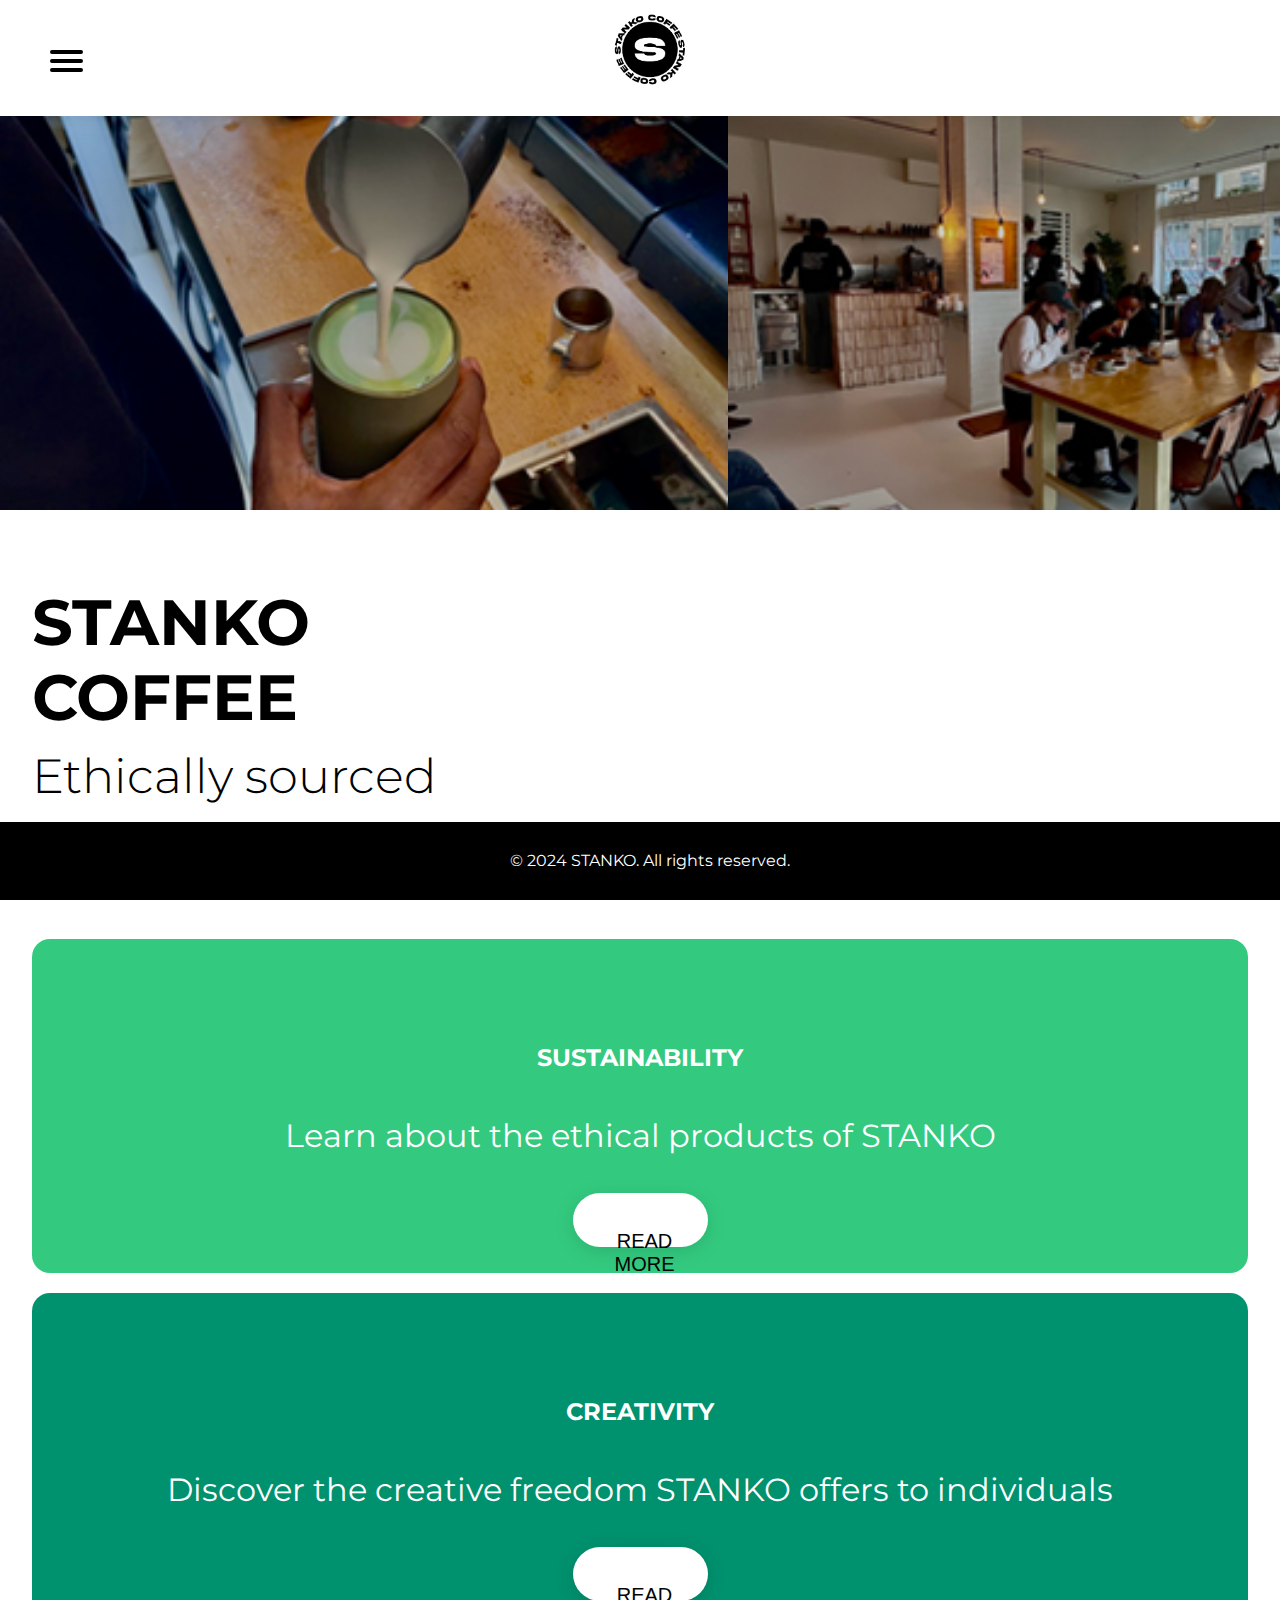
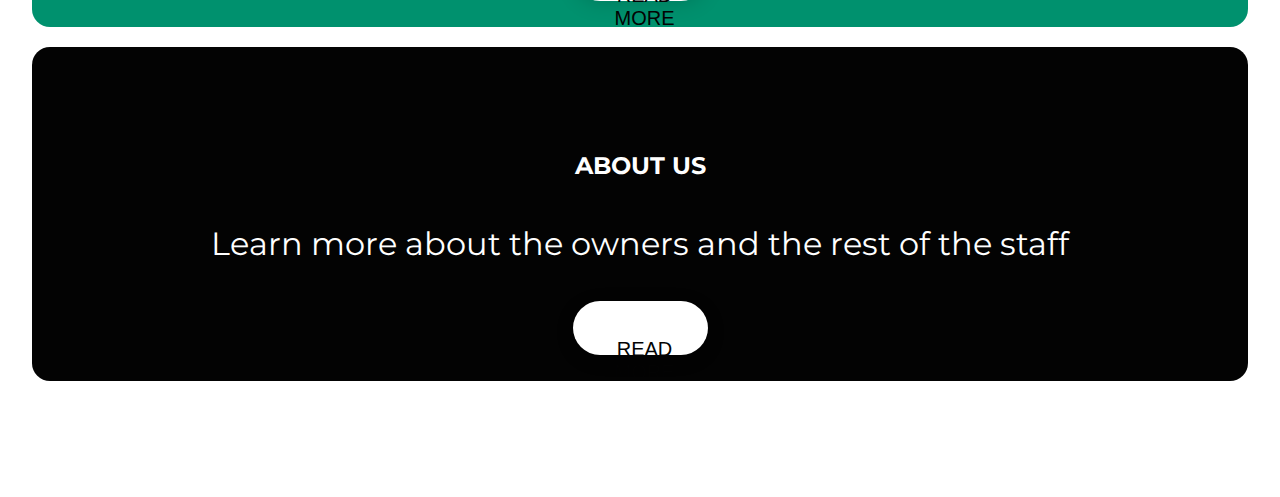
==== about.html @ 26d5ce6b "Add files via upload" ====
<!DOCTYPE html>
<html lang="en">
<head>
    <meta charset="UTF-8">
    <meta name="viewport" content="width=device-width, initial-scale=1.0">
    <link rel="stylesheet" href="style.css">
    <link href="https://fonts.googleapis.com/css2?family=Montserrat:wght@300;700&display=swap" rel="stylesheet">
    <title>STANKO COFFEE</title>
</head>
<body>
    <header>
        <nav>
            <div id="menuToggle">
                <input type="checkbox" />
    
                <span></span>
                <span></span>
                <span></span>

                <ul id="menu">
                    <li><img class="logo-wit" src="img/logo-stanko_wit-02.png" alt="Stanko Coffee Logo"></li>
                    <li><a href="#">SUSTAINABILITY</a></li>
                    <li><a href="#">CREATIVITY</a></li>
                    <li><a href="#">ABOUT</a></li>
                    <li><a href="#">CONTACT</a></li>
                </ul>
            </div>
            <a href="index.html"><img class="logo-zwart" src="img/logo-stanko.png" alt="Stanko Coffee Logo"></a>
        </nav>
    </header>

    <div id="slideshow">
        <div class="slide-wrapper">
            <div class="slide"></div>
            <div class="slide"></div>
            <div class="slide"></div>
            <div class="slide"></div>
        </div>
    </div>
 
    <main>
      <h1>STANKO<br>COFFEE</h1>
      <h3>Ethically sourced <br> For the culture</h3>

        <div class="cards-wrapper">
            <section class="card-1">
                <article class="card-content">
                    <h2>SUSTAINABILITY</h2>
                    <p class="card-text">Learn about the ethical products of STANKO</p>
                    <button class="card-button"><a href="#" class="card-link">READ MORE</a></button>
                </article>
            </section>

            <section class="card-2">
                <article class="card-content">
                    <h2>CREATIVITY</h2>
                    <p class="card-text">Discover the creative freedom STANKO offers to individuals</p>
                    <button class="card-button"><a href="#" class="card-link">READ MORE</a></button>
                </article>
            </section>


            <section class="card-3">
              <article class="card-content">
                  <h2>ABOUT US</h2>
                  <p class="card-text">Learn more about the owners and the rest of the staff</p>
                  <button class="card-button"><a href="#" class="card-link">READ MORE</a></button>
              </article>
          </section>

        </div>
    </main>

    <footer>
        <p>&copy; 2024 STANKO. All rights reserved.</p>
    </footer>

    <script src="./script.js"></script>
</body>
</html>
---- style.css ----
body {
    margin: 0;
    font-family: "Montserrat";
    line-height: 1.6;
}

header {
    background-color: #ffffff;
    box-shadow: 0px 4px 31px -12px rgba(0, 0, 0, 0.25);
    padding: 0.625em; /* 10px */
    height: 6em;
    position: fixed;
    width: 100%;
    top: 0;
    z-index: 900;
    display: block;
    justify-content:inherit;
}

.logo-wit{
  display: block;
  width: 7em;
}

.logo-zwart{
  display: block;
  width: 5em;
  margin: auto;
}

a{
  text-decoration: none;
}

main {
  padding: 2em 2em 6em 2em;
}

h1{
  font-size: 4em;
  line-height: 75px;
}

h3{
  font-size: 3em;
  text-align: left;
  font-weight: 300;
  margin-top: -40px;

}

span{
  font-size: 3em;
  font-weight: 700;
}

#slideshow {
  overflow:hidden;
  height: 510px;
  width: 100%;
  margin: 0 auto;
  position:inherit;
}

.slide-wrapper {
  width: 2912px;
  animation: slide 18s ease infinite;
}

.slide {
  float: left;
  height: 510px;
  width: 728px;
}

.slide:nth-child(1) {
  background-image: url("img/matcha.jpg");
  background-repeat: no-repeat;
  background-size: cover;
}

.slide:nth-child(2) {
  background-image: url("img/overview.jpg");
  background-repeat: no-repeat;
  background-size: cover;
}

.slide:nth-child(3) {
  background-image: url("img/side.jpg");
  background-repeat: no-repeat;
  background-size: cover;
}

.slide:nth-child(4) {
  background-image: url("img/shawn.jpg");
  background-repeat: no-repeat;
  background-size: cover;
}

@keyframes slide {
  20% {margin-left: 0px;}
  30% {margin-left: -728px;}
  50% {margin-left: -728px;}
  60% {margin-left: -1456px;}
  70% {margin-left: -1456px;}
  80% {margin-left: -2184px;}
}

.cardswrapper {
  display: flex;
  flex-wrap: wrap;
  justify-content:space-between;
}

.card-text{
  text-align: center;
  color: #ffffff;
  font-size: 2em;
}

h2{
  text-align: center;
  padding-top: 2em;
  color: #ffffff;
}

.card-1{
  flex: 0 0 48%; /* 2% gap between cards */
  margin-bottom: 1.25em; /* 20px */
  padding: 2em;
  background-color: #33CA7F;
  height: 30vh;
  border-radius: 18px; /*waarden omzetten in relative units*/
}

.card-2 {
  flex: 0 0 48%; /* 2% gap between cards */
  margin-bottom: 1.25em; /* 20px */
  padding: 2em;
  background-color: #00916E;
  height: 30vh;
  border-radius: 18px;
}

.card-3 {
  flex: 0 0 48%; /* 2% gap between cards */
  margin-bottom: 1.25em; /* 20px */
  padding: 2em;
  background-color: #030303;
  height: 30vh;
  border-radius: 18px;
}

.card-button{
  background-color: #ffffff;
  border: #ffffff;
  box-shadow: 0px 4px 21px -3px rgba(0, 0, 0, 0.17);
  display: flex;
  flex-wrap: wrap;
  height: 6vh;
  width: 15vh;
  margin: 0 auto;
  border-radius: 14vh;
}

.card-link{
  color: #030303;
  padding: 1.8em;
  font-size: 1.5em;
  margin: 0 auto;
  font-weight:400;
}

#menuToggle
{
  display: block;
  position: fixed;
  top: 50px;
  left: 50px;
  z-index: 1;

}

#menuToggle a
{
  text-decoration: none;
  color: #ffffff;
  font-weight: bold;
  
  transition: color 0.3s ease;
}

#menuToggle input
{
  display: block;
  width: 40px;
  height: 32px;
  position: absolute;
  top: -7px;
  left: -5px;
  
  cursor: pointer;
  
  opacity: 0;
  z-index: 2; 
}


#menuToggle span{
  display: block;
  width: 33px;
  height: 4px;
  margin-bottom: 5px;
  position: relative;
  background: black;
  border-radius: 3px;
  z-index: 1;
  transform-origin: 4px 0px;
  transition: transform 0.5s cubic-bezier(0.77,0.2,0.05,1.0),
              background 0.5s cubic-bezier(0.77,0.2,0.05,1.0),
              opacity 0.55s ease;
}

#menuToggle span:first-child
{
  transform-origin: 0% 0%;
}

#menuToggle span:nth-last-child(2)
{
  transform-origin: 0% 100%;
}


#menuToggle input:checked ~ span
{
  opacity: 1;
  transform: rotate(45deg) translate(-2px, -1px);
  background: #ffffff;
}


#menuToggle input:checked ~ span:nth-last-child(3)
{
  opacity: 0;
  transform: rotate(0deg) scale(0.2, 0.2);
}


#menuToggle input:checked ~ span:nth-last-child(2)
{
  transform: rotate(-45deg) translate(0, -1px);
}


#menu{
  position: absolute;
  width: 400px;
  height: 85vh;
  margin: -100px 0 0 -50px;
  padding: 50px;
  padding-top: 125px;
  background: black;
  list-style-type: none;
  
  
  transform-origin: 0% 0%;
  transform: translate(-100%, 0);
  
  transition: transform 0.5s cubic-bezier(0.77,0.2,0.05,1.0);
}

#menu li
{
  padding: 10px 0;
  font-size: 22px;
}


#menuToggle input:checked ~ ul
{
  transform: none;
}

footer {
    background-color: black;
    color: white;
    padding: 0.625em; /* 10px */
    text-align: center;
    position: fixed;
    width: 100%;
    bottom: 0;
}

@media (max-width: 48em) { /* 768px */

    nav a {
        display: block;
        padding: 0.625em 0; /* 10px */
    }


    .cards {
        flex-direction: column;
    }

    .card {
        flex: 0 0 100%;
    }
}
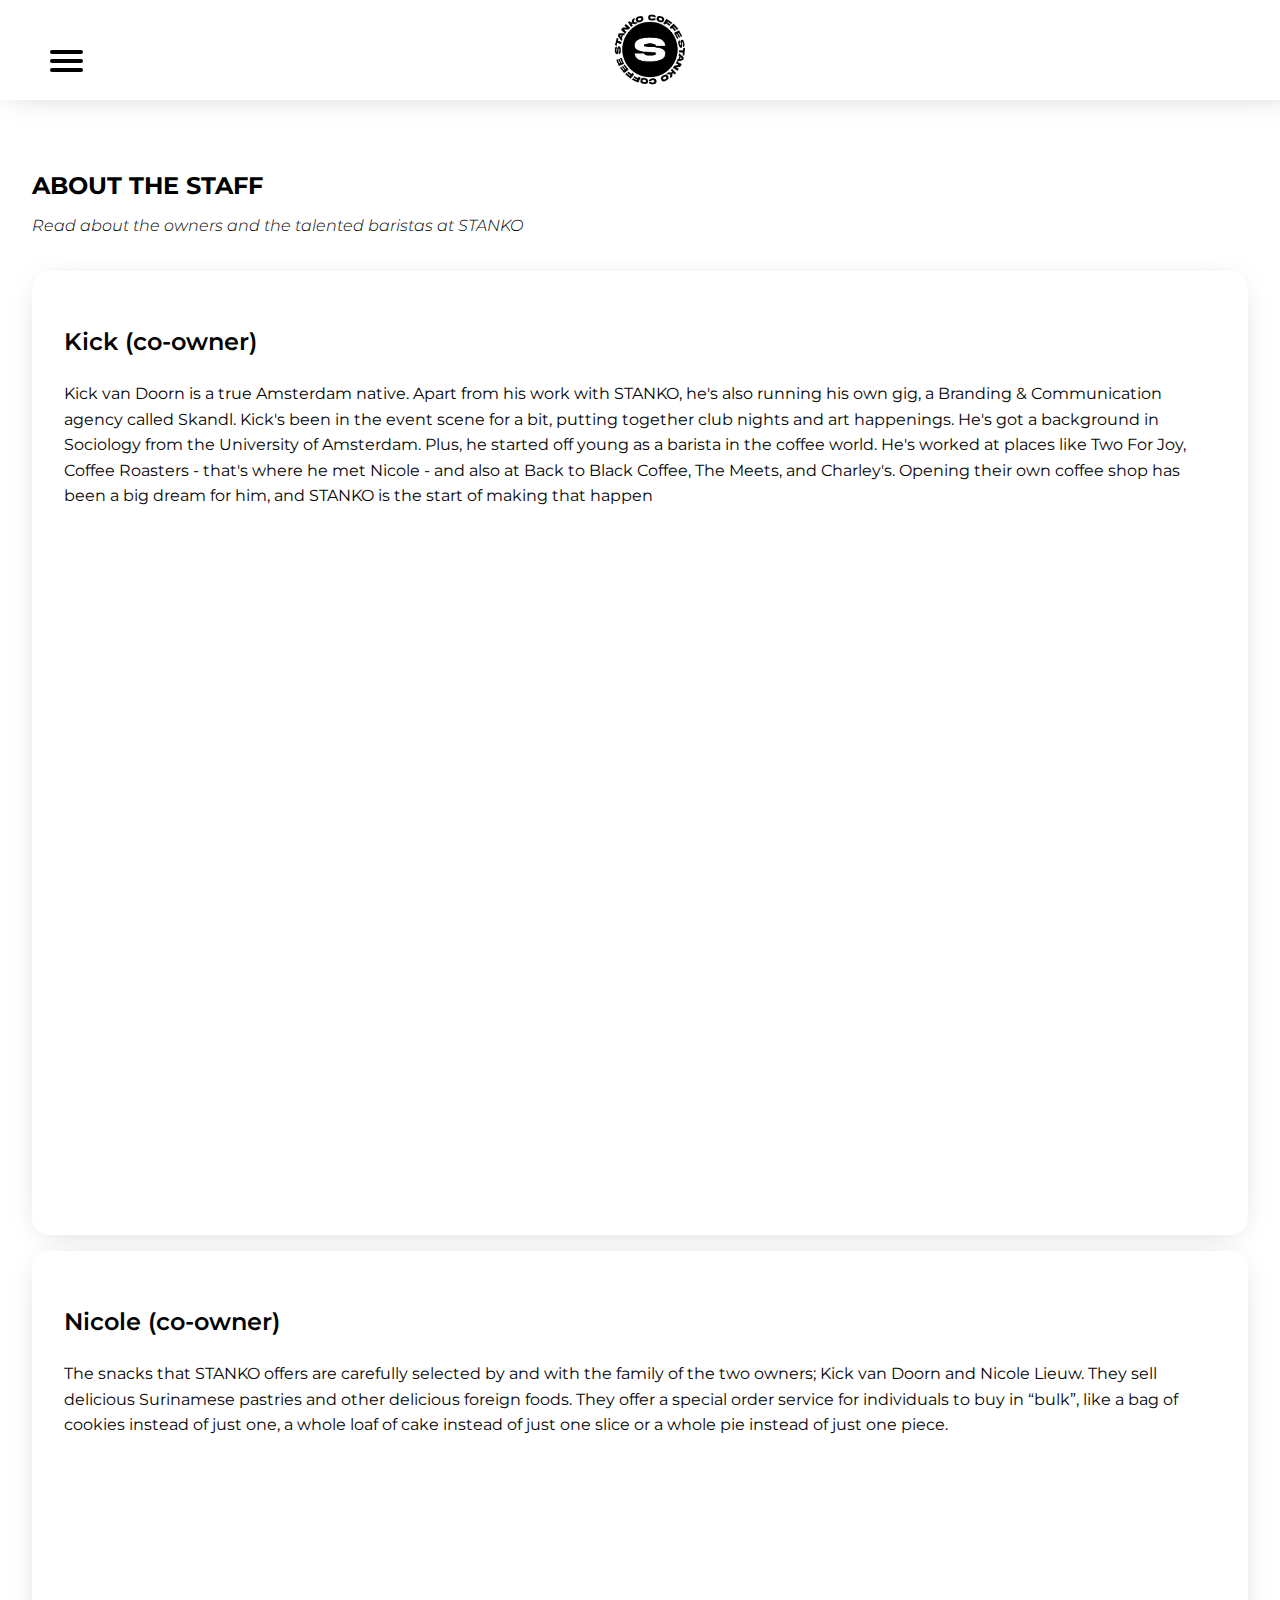
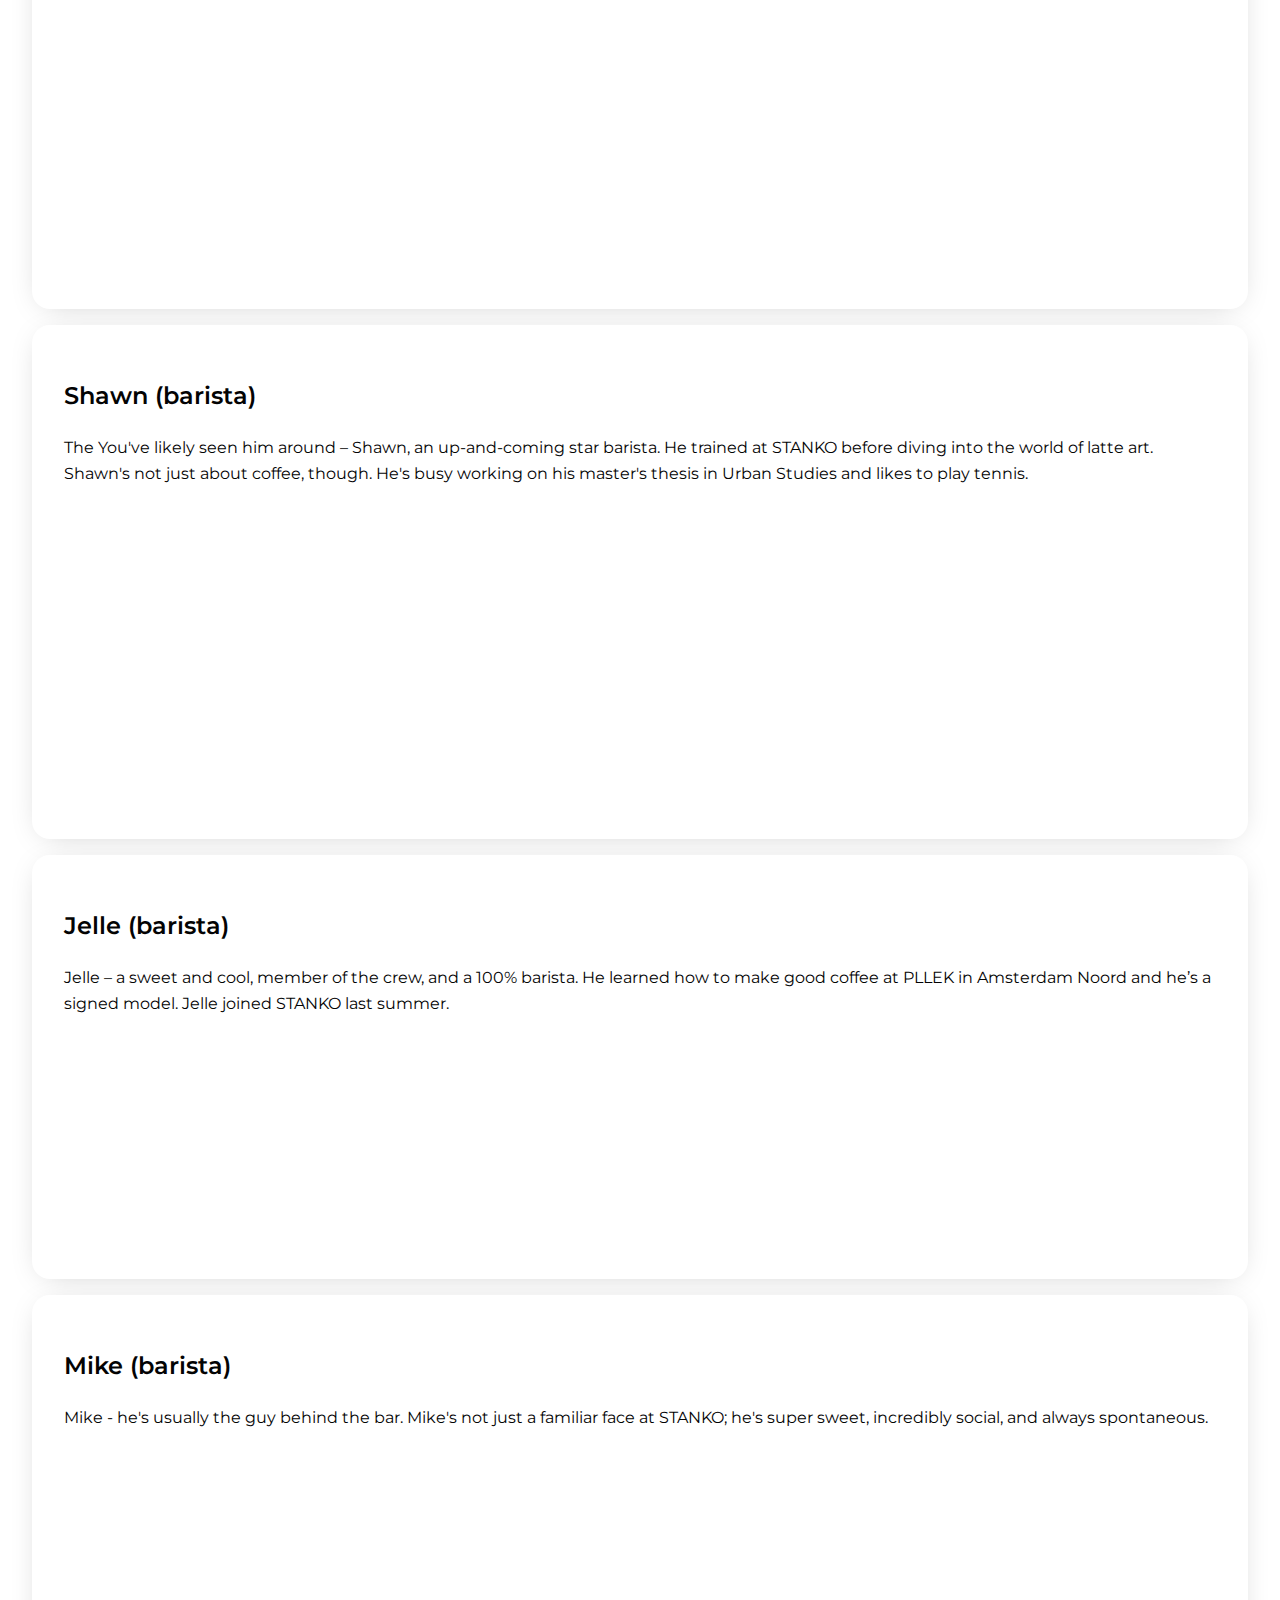
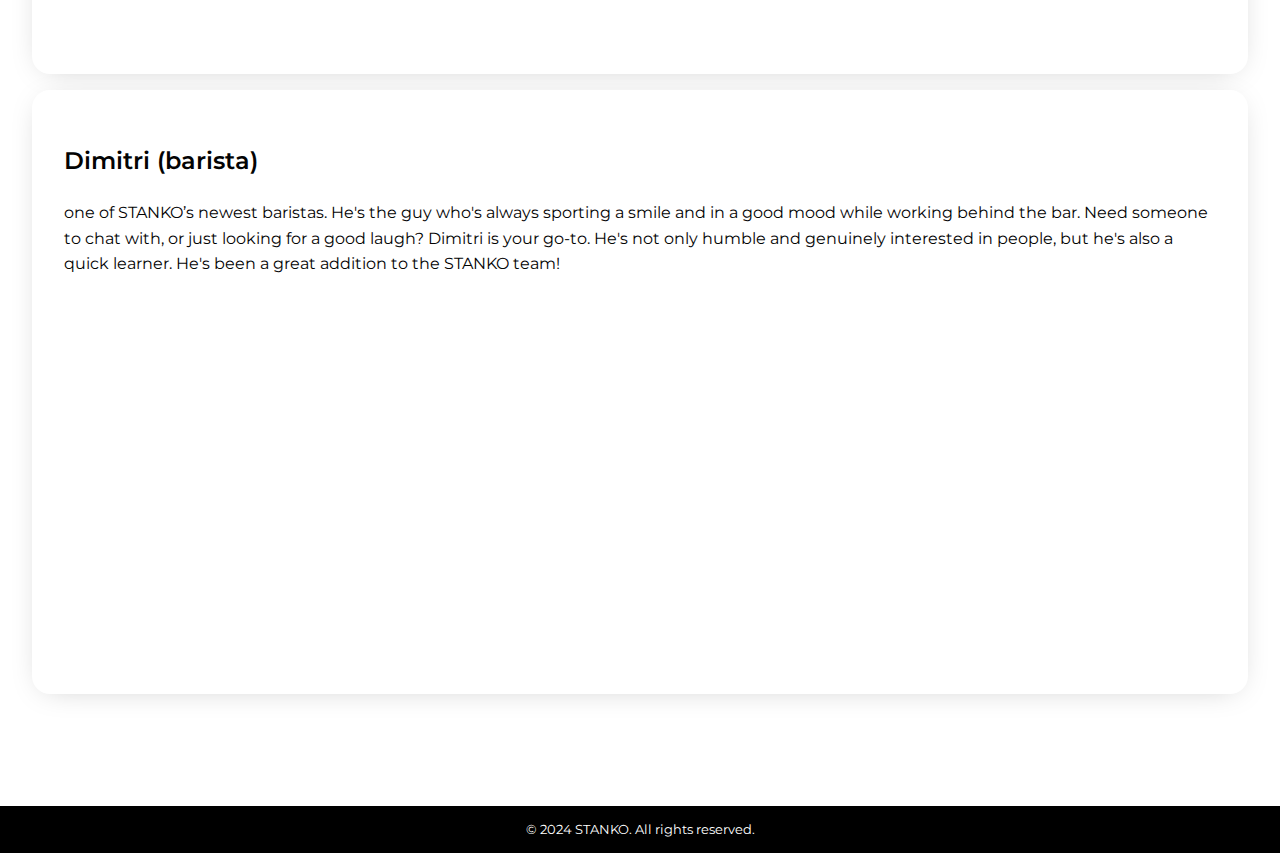
==== commit 95bc10ee: "Add files via upload" ====
--- a/about.html
+++ b/about.html
@@ -1,80 +1,138 @@
 <!DOCTYPE html>
 <html lang="en">
-<head>
+  <head>
     <meta charset="UTF-8">
     <meta name="viewport" content="width=device-width, initial-scale=1.0">
     <link rel="stylesheet" href="style.css">
-    <link href="https://fonts.googleapis.com/css2?family=Montserrat:wght@300;700&display=swap" rel="stylesheet">
-    <title>STANKO COFFEE</title>
-</head>
-<body>
+    <link
+      href="https://fonts.googleapis.com/css2?family=Montserrat:wght@300;700&display=swap"
+      rel="stylesheet">
+    <title>ABOUT STANKO</title>
+  </head>
+  <body>
     <header>
-        <nav>
-            <div id="menuToggle">
-                <input type="checkbox" />
-    
-                <span></span>
-                <span></span>
-                <span></span>
+      <nav>
+        <div id="menuToggle">
+          <input type="checkbox">
 
-                <ul id="menu">
-                    <li><img class="logo-wit" src="img/logo-stanko_wit-02.png" alt="Stanko Coffee Logo"></li>
-                    <li><a href="#">SUSTAINABILITY</a></li>
-                    <li><a href="#">CREATIVITY</a></li>
-                    <li><a href="#">ABOUT</a></li>
-                    <li><a href="#">CONTACT</a></li>
-                </ul>
-            </div>
-            <a href="index.html"><img class="logo-zwart" src="img/logo-stanko.png" alt="Stanko Coffee Logo"></a>
-        </nav>
+          <span></span>
+          <span></span>
+          <span></span>
+
+          <ul id="menu">
+            <li>
+              <img
+                class="logo-wit"
+                src="img/logo-stanko_wit-02.png"
+                alt="Stanko Coffee Logo">
+            </li>
+            <li><a href="sustainability.html">SUSTAINABILITY</a></li>
+            <li><a href="creativity.html">CREATIVITY</a></li>
+            <li><a href="about.html">ABOUT</a></li>
+            <li><a href="visit.html">VISIT US!</a></li>
+          </ul>
+        </div>
+        <a href="index.html"
+          ><img
+            class="logo-zwart"
+            src="img/logo-stanko.png"
+            alt="Stanko Coffee Logo"></a>
+      </nav>
     </header>
 
-    <div id="slideshow">
-        <div class="slide-wrapper">
-            <div class="slide"></div>
-            <div class="slide"></div>
-            <div class="slide"></div>
-            <div class="slide"></div>
-        </div>
-    </div>
- 
     <main>
-      <h1>STANKO<br>COFFEE</h1>
-      <h3>Ethically sourced <br> For the culture</h3>
+      <h1 class="pages-heading">ABOUT THE STAFF</h1>
+      <h3 class="pages-description">
+        Read about the owners and the talented baristas at STANKO
+      </h3>
 
-        <div class="cards-wrapper">
-            <section class="card-1">
-                <article class="card-content">
-                    <h2>SUSTAINABILITY</h2>
-                    <p class="card-text">Learn about the ethical products of STANKO</p>
-                    <button class="card-button"><a href="#" class="card-link">READ MORE</a></button>
-                </article>
-            </section>
+      <div class="cards-wrapper">
+        <section class="card-1-kick">
+          <article class="card-content">
+            <h2 class="kopjes-heading">Kick (co-owner)</h2>
+            <p class="card-text-sustainability">
+              Kick van Doorn is a true Amsterdam native. Apart from his work
+              with STANKO, he's also running his own gig, a Branding &
+              Communication agency called Skandl. Kick's been in the event scene
+              for a bit, putting together club nights and art happenings. He's
+              got a background in Sociology from the University of Amsterdam.
+              Plus, he started off young as a barista in the coffee world. He's
+              worked at places like Two For Joy, Coffee Roasters - that's where
+              he met Nicole - and also at Back to Black Coffee, The Meets, and
+              Charley's. Opening their own coffee shop has been a big dream for
+              him, and STANKO is the start of making that happen
+            </p>
+          </article>
+        </section>
 
-            <section class="card-2">
-                <article class="card-content">
-                    <h2>CREATIVITY</h2>
-                    <p class="card-text">Discover the creative freedom STANKO offers to individuals</p>
-                    <button class="card-button"><a href="#" class="card-link">READ MORE</a></button>
-                </article>
-            </section>
+        <section class="card-2-nicole">
+          <article class="card-content">
+            <h2 class="kopjes-heading">Nicole (co-owner)</h2>
+            <p class="card-text-sustainability">
+              The snacks that STANKO offers are carefully selected by and with
+              the family of the two owners; Kick van Doorn and Nicole Lieuw.
+              They sell delicious Surinamese pastries and other delicious
+              foreign foods. They offer a special order service for individuals
+              to buy in “bulk”, like a bag of cookies instead of just one, a
+              whole loaf of cake instead of just one slice or a whole pie
+              instead of just one piece.
+            </p>
+          </article>
+        </section>
 
+        <section class="card-3-shawn">
+          <article class="card-content">
+            <h2 class="kopjes-heading">Shawn (barista)</h2>
+            <p class="card-text-sustainability">
+              The You've likely seen him around – Shawn, an up-and-coming star
+              barista. He trained at STANKO before diving into the world of
+              latte art. Shawn's not just about coffee, though. He's busy
+              working on his master's thesis in Urban Studies and likes to play
+              tennis.
+            </p>
+          </article>
+        </section>
 
-            <section class="card-3">
-              <article class="card-content">
-                  <h2>ABOUT US</h2>
-                  <p class="card-text">Learn more about the owners and the rest of the staff</p>
-                  <button class="card-button"><a href="#" class="card-link">READ MORE</a></button>
-              </article>
-          </section>
+        <section class="card-4-jelle">
+          <article class="card-content">
+            <h2 class="kopjes-heading">Jelle (barista)</h2>
+            <p class="card-text-sustainability">
+              Jelle – a sweet and cool, member of the crew, and a 100% barista.
+              He learned how to make good coffee at PLLEK in Amsterdam Noord and
+              he’s a signed model. Jelle joined STANKO last summer.
+            </p>
+          </article>
+        </section>
 
-        </div>
+        <section class="card-5-mike">
+          <article class="card-content">
+            <h2 class="kopjes-heading">Mike (barista)</h2>
+            <p class="card-text-sustainability">
+              Mike - he's usually the guy behind the bar. Mike's not just a
+              familiar face at STANKO; he's super sweet, incredibly social, and
+              always spontaneous.
+            </p>
+          </article>
+        </section>
+
+        <section class="card-6-dimitri">
+          <article class="card-content">
+            <h2 class="kopjes-heading">Dimitri (barista)</h2>
+            <p class="card-text-sustainability">
+              one of STANKO’s newest baristas. He's the guy who's always
+              sporting a smile and in a good mood while working behind the bar.
+              Need someone to chat with, or just looking for a good laugh?
+              Dimitri is your go-to. He's not only humble and genuinely
+              interested in people, but he's also a quick learner. He's been a
+              great addition to the STANKO team!
+            </p>
+          </article>
+        </section>
+      </div>
     </main>
 
     <footer>
-        <p>&copy; 2024 STANKO. All rights reserved.</p>
+      <p>&copy; 2024 STANKO. All rights reserved.</p>
     </footer>
-
-    <script src="./script.js"></script>
-</body>
+  </body>
 </html>
--- a/style.css
+++ b/style.css
@@ -1,34 +1,34 @@
 body {
-    margin: 0;
-    font-family: "Montserrat";
-    line-height: 1.6;
+  margin: 0;
+  font-family: "Montserrat";
+  line-height: 1.6;
 }
 
 header {
-    background-color: #ffffff;
-    box-shadow: 0px 4px 31px -12px rgba(0, 0, 0, 0.25);
-    padding: 0.625em; /* 10px */
-    height: 6em;
-    position: fixed;
-    width: 100%;
-    top: 0;
-    z-index: 900;
-    display: block;
-    justify-content:inherit;
-}
-
-.logo-wit{
+  background-color: #ffffff;
+  box-shadow: 0px 4px 31px -12px rgba(0, 0, 0, 0.25);
+  padding: 0.625em; /* 10px */
+  height: 5em;
+  position: fixed;
+  width: 100%;
+  top: 0;
+  z-index: 900;
+  display: block;
+  justify-content: inherit;
+}
+
+.logo-wit {
   display: block;
   width: 7em;
 }
 
-.logo-zwart{
+.logo-zwart {
   display: block;
   width: 5em;
   margin: auto;
 }
 
-a{
+a {
   text-decoration: none;
 }
 
@@ -36,30 +36,64 @@
   padding: 2em 2em 6em 2em;
 }
 
-h1{
-  font-size: 4em;
-  line-height: 75px;
-}
-
-h3{
+h1 {
   font-size: 3em;
+  line-height: 55px;
+  text-align: center;
+}
+
+.pages-heading {
+  padding-top: 5em;
+  font-size: 1.5em;
   text-align: left;
+  line-height: 35px;
+  padding-bottom: 1em;
+}
+
+.pages-description {
+  font-size: 1em;
+  text-align: left;
+  font-style: italic;
+  padding-bottom: 1em;
+}
+
+.pages-description-contact {
+  font-size: 1em;
+  text-align: left;
+  padding-bottom: 1em;
+}
+
+.kopjes-heading {
+  color: #030303;
+  text-align: left;
+  font-weight: 600;
+}
+
+.italic {
+  font-size: 10px;
+  line-height: normal;
+  font-weight: 200;
+  font-style: italic;
+}
+
+h3 {
+  font-size: 1.3em;
+  text-align: center;
   font-weight: 300;
-  margin-top: -40px;
-
-}
-
-span{
+  margin-top: -30px;
+}
+
+span {
   font-size: 3em;
   font-weight: 700;
 }
 
 #slideshow {
-  overflow:hidden;
+  overflow: hidden;
   height: 510px;
   width: 100%;
   margin: 0 auto;
-  position:inherit;
+  position: inherit;
 }
 
 .slide-wrapper {
@@ -98,115 +132,239 @@
 }
 
 @keyframes slide {
-  20% {margin-left: 0px;}
-  30% {margin-left: -728px;}
-  50% {margin-left: -728px;}
-  60% {margin-left: -1456px;}
-  70% {margin-left: -1456px;}
-  80% {margin-left: -2184px;}
+  20% {
+    margin-left: 0px;
+  }
+  30% {
+    margin-left: -728px;
+  }
+  50% {
+    margin-left: -728px;
+  }
+  60% {
+    margin-left: -1456px;
+  }
+  70% {
+    margin-left: -1456px;
+  }
+  80% {
+    margin-left: -2184px;
+  }
 }
 
 .cardswrapper {
   display: flex;
   flex-wrap: wrap;
-  justify-content:space-between;
-}
-
-.card-text{
+  justify-content: space-between;
+}
+
+.card-text {
   text-align: center;
   color: #ffffff;
-  font-size: 2em;
-}
-
-h2{
-  text-align: center;
-  padding-top: 2em;
+  font-size: 1em;
+}
+
+.card-text-sustainability {
+  text-align: left;
+  color: #030303;
+  font-size: 1em;
+}
+
+h2 {
+  text-align: center;
+  padding-top: 0em;
   color: #ffffff;
 }
 
-.card-1{
-  flex: 0 0 48%; /* 2% gap between cards */
-  margin-bottom: 1.25em; /* 20px */
-  padding: 2em;
-  background-color: #33CA7F;
+.card-1 {
+  flex: 0 0 48%; /* 2% gap between cards */
+  margin-bottom: 1em; /* 20px */
+  padding: 2em;
+  background-color: #33ca7f;
   height: 30vh;
   border-radius: 18px; /*waarden omzetten in relative units*/
 }
 
 .card-2 {
   flex: 0 0 48%; /* 2% gap between cards */
-  margin-bottom: 1.25em; /* 20px */
-  padding: 2em;
-  background-color: #00916E;
+  margin-bottom: 1em; /* 20px */
+  padding: 2em;
+  background-color: #00916e;
   height: 30vh;
   border-radius: 18px;
 }
 
 .card-3 {
   flex: 0 0 48%; /* 2% gap between cards */
-  margin-bottom: 1.25em; /* 20px */
+  margin-bottom: 1em; /* 20px */
   padding: 2em;
   background-color: #030303;
   height: 30vh;
   border-radius: 18px;
 }
 
-.card-button{
+.card-1-sustainability {
+  flex: 0 0 48%; /* 2% gap between cards */
+  margin-bottom: 1em; /* 20px */
+  padding: 2em;
+  background-color: #ffffff;
+  height: 120vh;
+  border-radius: 18px;
+  box-shadow: 0px 4px 31px -12px rgba(0, 0, 0, 0.25);
+}
+
+.card-2-sustainability {
+  flex: 0 0 48%; /* 2% gap between cards */
+  margin-bottom: 1em; /* 20px */
+  padding: 2em;
+  background-color: #ffffff;
+  height: 75vh;
+  border-radius: 18px;
+  box-shadow: 0px 4px 31px -12px rgba(0, 0, 0, 0.25);
+}
+
+.card-2-creativity {
+  flex: 0 0 48%; /* 2% gap between cards */
+  margin-bottom: 1em; /* 20px */
+  padding: 2em;
+  background-color: #ffffff;
+  height: 80vh;
+  border-radius: 18px;
+  box-shadow: 0px 4px 31px -12px rgba(0, 0, 0, 0.25);
+}
+
+.card-button {
   background-color: #ffffff;
   border: #ffffff;
   box-shadow: 0px 4px 21px -3px rgba(0, 0, 0, 0.17);
   display: flex;
   flex-wrap: wrap;
   height: 6vh;
-  width: 15vh;
+  width: 20vh;
   margin: 0 auto;
   border-radius: 14vh;
 }
 
-.card-link{
+.card-1-kick {
+  flex: 0 0 48%; /* 2% gap between cards */
+  margin-bottom: 1em; /* 20px */
+  padding: 2em;
+  background-color: #ffffff;
+  height: 100vh;
+  border-radius: 18px;
+  box-shadow: 0px 4px 31px -12px rgba(0, 0, 0, 0.25);
+}
+
+.card-2-nicole {
+  flex: 0 0 48%; /* 2% gap between cards */
+  margin-bottom: 1em; /* 20px */
+  padding: 2em;
+  background-color: #ffffff;
+  height: 66vh;
+  border-radius: 18px;
+  box-shadow: 0px 4px 31px -12px rgba(0, 0, 0, 0.25);
+}
+
+.card-3-shawn {
+  flex: 0 0 48%; /* 2% gap between cards */
+  margin-bottom: 1em; /* 20px */
+  padding: 2em;
+  background-color: #ffffff;
+  height: 50vh;
+  border-radius: 18px;
+  box-shadow: 0px 4px 31px -12px rgba(0, 0, 0, 0.25);
+}
+
+.card-4-jelle {
+  flex: 0 0 48%; /* 2% gap between cards */
+  margin-bottom: 1em; /* 20px */
+  padding: 2em;
+  background-color: #ffffff;
+  height: 40vh;
+  border-radius: 18px;
+  box-shadow: 0px 4px 31px -12px rgba(0, 0, 0, 0.25);
+}
+
+.card-5-mike {
+  flex: 0 0 48%; /* 2% gap between cards */
+  margin-bottom: 1em; /* 20px */
+  padding: 2em;
+  background-color: #ffffff;
+  height: 35vh;
+  border-radius: 18px;
+  box-shadow: 0px 4px 31px -12px rgba(0, 0, 0, 0.25);
+}
+
+.card-6-dimitri {
+  flex: 0 0 48%; /* 2% gap between cards */
+  margin-bottom: 1em; /* 20px */
+  padding: 2em;
+  background-color: #ffffff;
+  height: 60vh;
+  border-radius: 18px;
+  box-shadow: 0px 4px 31px -12px rgba(0, 0, 0, 0.25);
+}
+
+.card-button-text {
   color: #030303;
-  padding: 1.8em;
-  font-size: 1.5em;
+  text-align: center;
+  display: block;
+  font-size: 13px;
   margin: 0 auto;
-  font-weight:400;
-}
-
-#menuToggle
-{
+  font-weight: 600;
+}
+
+.icons{
+  width: 2em;
+}
+
+
+.map {
+  display: block;
+  margin: 0 auto;
+  border-radius: 18px;
+  padding-top: 3em;
+}
+.card-text-contact {
+  color: #030303;
+}
+
+.card-text-contact-bold {
+  color: #030303;
+  font-weight: 600;
+}
+
+#menuToggle {
   display: block;
   position: fixed;
   top: 50px;
   left: 50px;
   z-index: 1;
-
-}
-
-#menuToggle a
-{
+}
+
+#menuToggle a {
   text-decoration: none;
   color: #ffffff;
   font-weight: bold;
-  
+
   transition: color 0.3s ease;
 }
 
-#menuToggle input
-{
+#menuToggle input {
   display: block;
   width: 40px;
   height: 32px;
   position: absolute;
   top: -7px;
   left: -5px;
-  
+
   cursor: pointer;
-  
+
   opacity: 0;
-  z-index: 2; 
-}
-
-
-#menuToggle span{
+  z-index: 2;
+}
+
+#menuToggle span {
   display: block;
   width: 33px;
   height: 4px;
@@ -216,44 +374,34 @@
   border-radius: 3px;
   z-index: 1;
   transform-origin: 4px 0px;
-  transition: transform 0.5s cubic-bezier(0.77,0.2,0.05,1.0),
-              background 0.5s cubic-bezier(0.77,0.2,0.05,1.0),
-              opacity 0.55s ease;
-}
-
-#menuToggle span:first-child
-{
+  transition: transform 0.5s cubic-bezier(0.77, 0.2, 0.05, 1),
+    background 0.5s cubic-bezier(0.77, 0.2, 0.05, 1), opacity 0.55s ease;
+}
+
+#menuToggle span:first-child {
   transform-origin: 0% 0%;
 }
 
-#menuToggle span:nth-last-child(2)
-{
+#menuToggle span:nth-last-child(2) {
   transform-origin: 0% 100%;
 }
 
-
-#menuToggle input:checked ~ span
-{
+#menuToggle input:checked ~ span {
   opacity: 1;
   transform: rotate(45deg) translate(-2px, -1px);
   background: #ffffff;
 }
 
-
-#menuToggle input:checked ~ span:nth-last-child(3)
-{
+#menuToggle input:checked ~ span:nth-last-child(3) {
   opacity: 0;
   transform: rotate(0deg) scale(0.2, 0.2);
 }
 
-
-#menuToggle input:checked ~ span:nth-last-child(2)
-{
+#menuToggle input:checked ~ span:nth-last-child(2) {
   transform: rotate(-45deg) translate(0, -1px);
 }
 
-
-#menu{
+#menu {
   position: absolute;
   width: 400px;
   height: 85vh;
@@ -262,49 +410,46 @@
   padding-top: 125px;
   background: black;
   list-style-type: none;
-  
-  
+
   transform-origin: 0% 0%;
   transform: translate(-100%, 0);
-  
-  transition: transform 0.5s cubic-bezier(0.77,0.2,0.05,1.0);
-}
-
-#menu li
-{
+
+  transition: transform 0.5s cubic-bezier(0.77, 0.2, 0.05, 1);
+}
+
+#menu li {
   padding: 10px 0;
   font-size: 22px;
 }
 
-
-#menuToggle input:checked ~ ul
-{
+#menuToggle input:checked ~ ul {
   transform: none;
 }
 
 footer {
-    background-color: black;
-    color: white;
-    padding: 0.625em; /* 10px */
-    text-align: center;
-    position: fixed;
-    width: 100%;
-    bottom: 0;
-}
-
-@media (max-width: 48em) { /* 768px */
-
-    nav a {
-        display: block;
-        padding: 0.625em 0; /* 10px */
-    }
-
-
-    .cards {
-        flex-direction: column;
-    }
-
-    .card {
-        flex: 0 0 100%;
-    }
-}+  background-color: black;
+  color: white;
+  text-align: center;
+  font-size: 13px;
+  display: flex;
+  flex-direction: column;
+  width: 100%;
+  bottom: 0;
+}
+
+@media (max-width: 23.4em) {
+  /* 375px */
+
+  nav a {
+    display: block;
+    padding: 0.625em 0; /* 10px */
+  }
+
+  .cards {
+    flex-direction: column;
+  }
+
+  .card {
+    flex: 0 0 100%;
+  }
+}
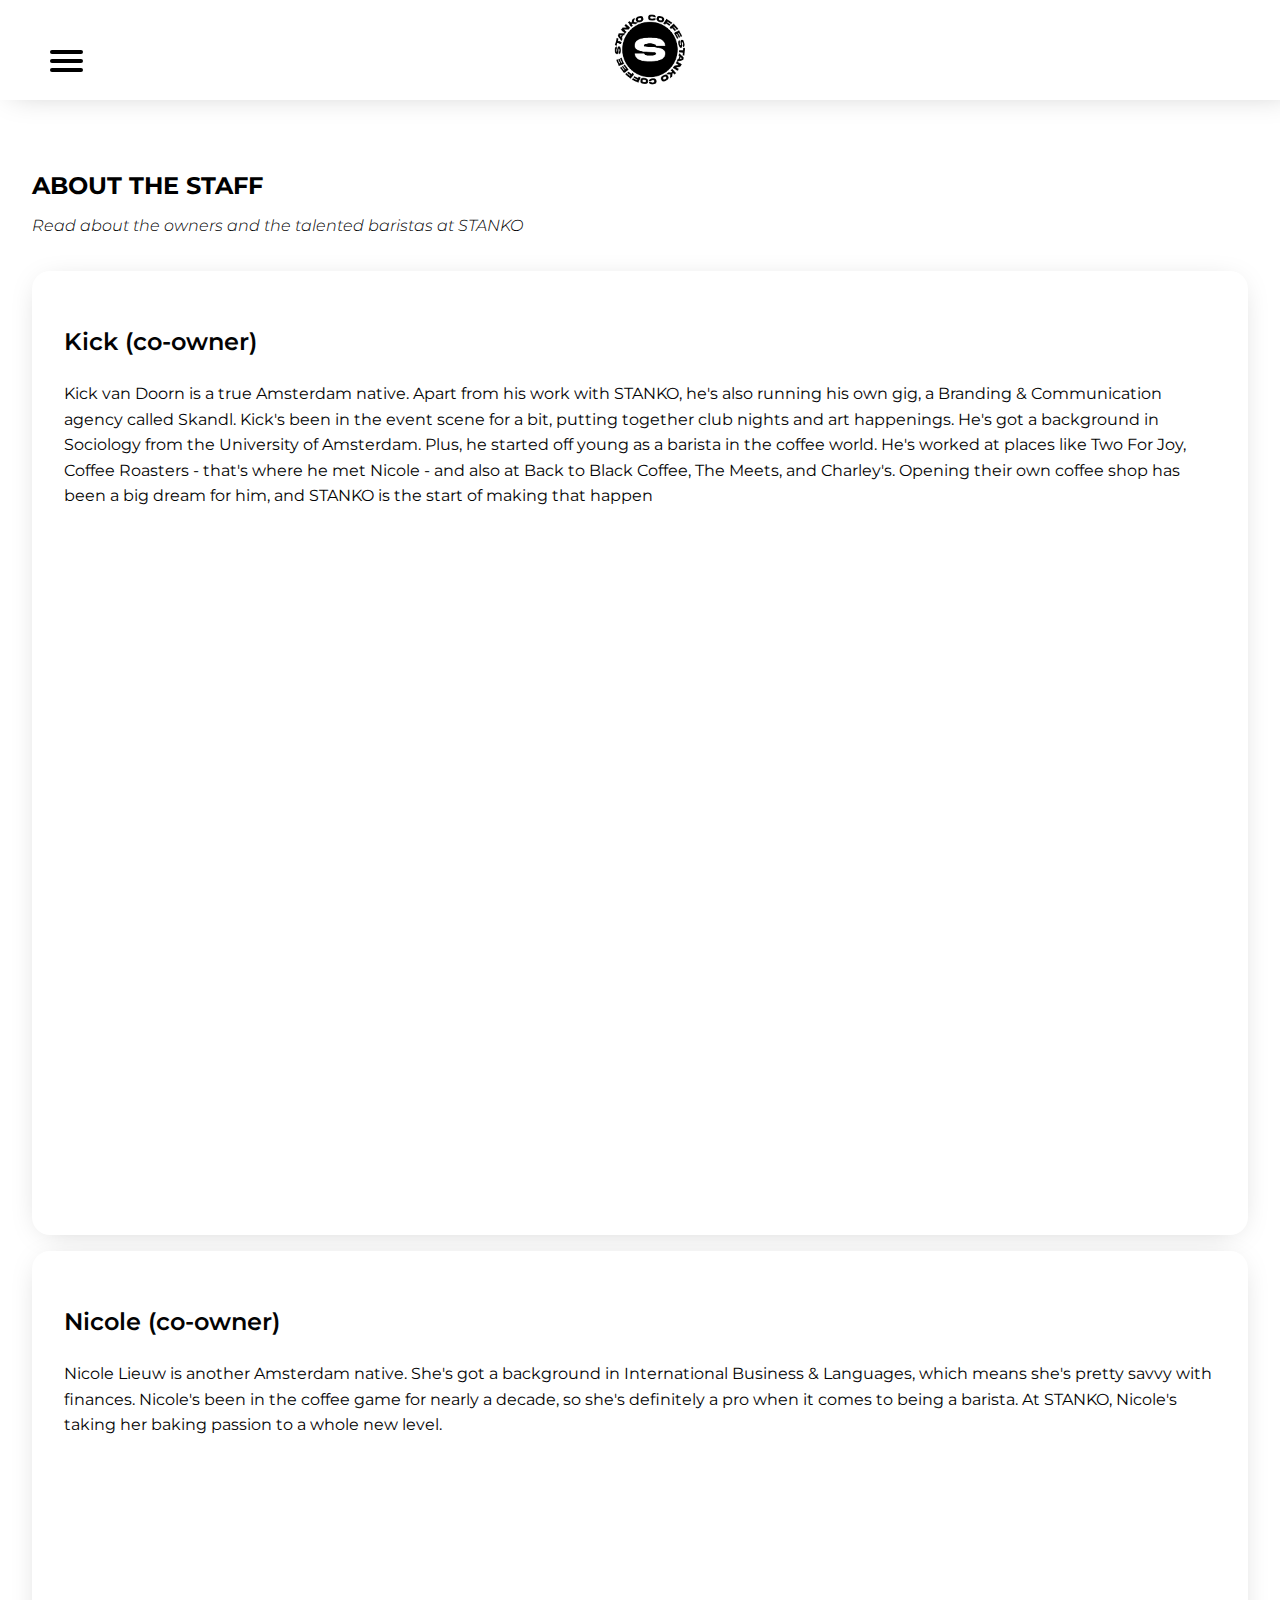
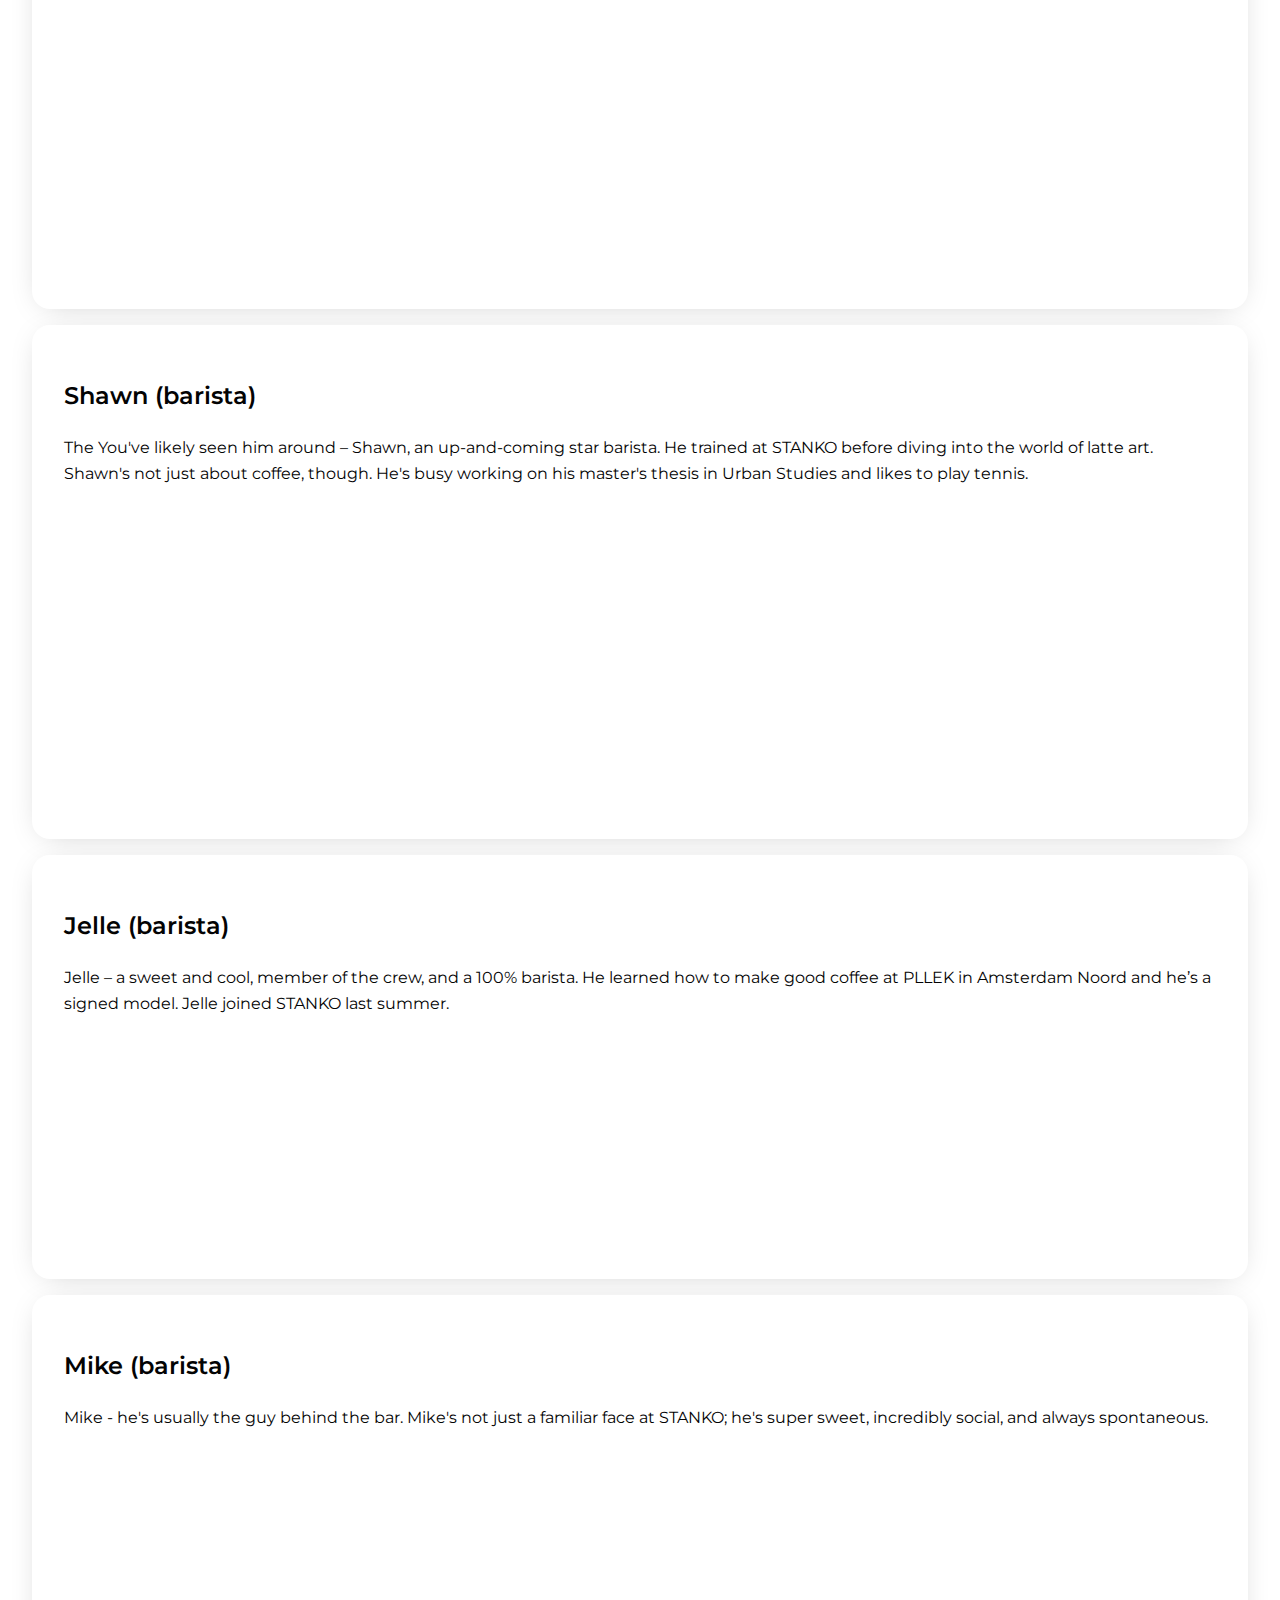
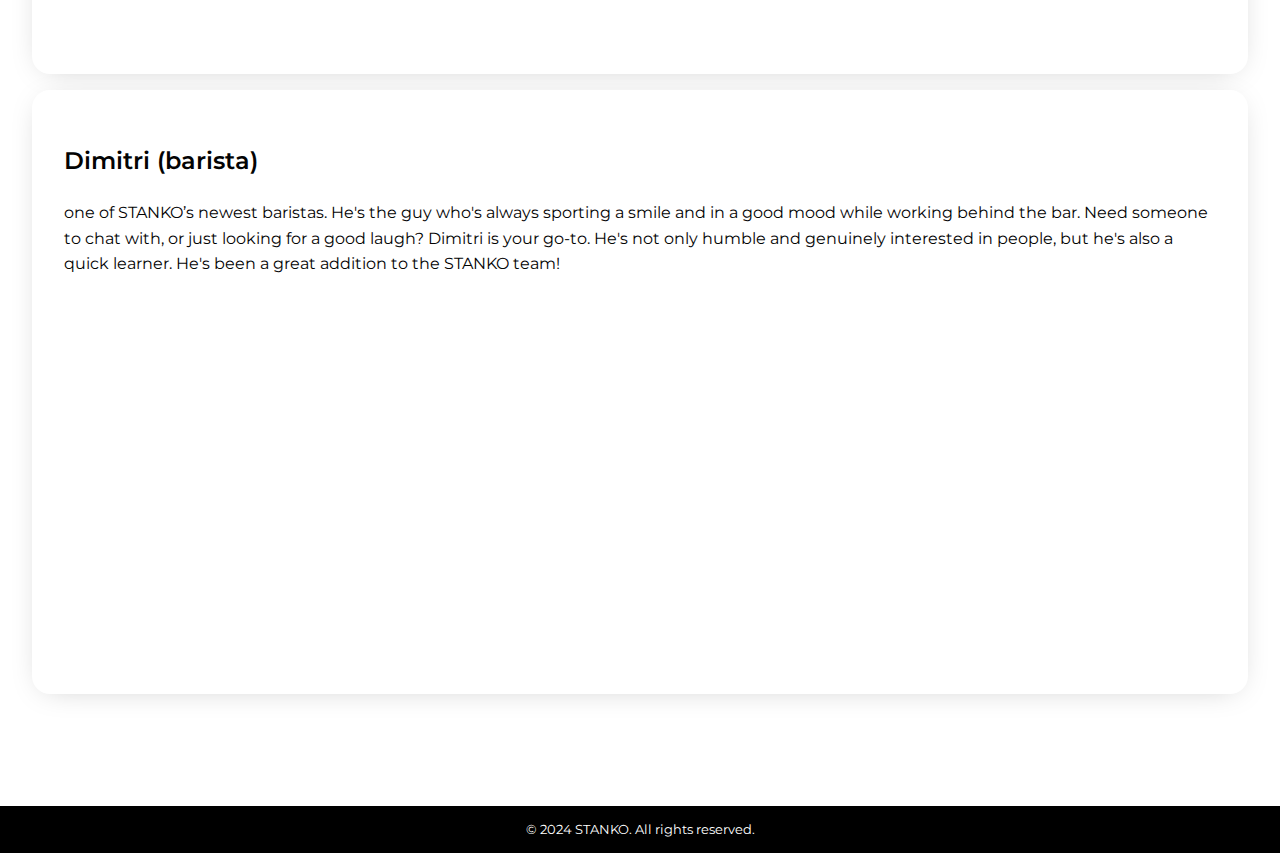
==== commit d0ab91d5: "Add files via upload" ====
--- a/about.html
+++ b/about.html
@@ -1,9 +1,9 @@
 <!DOCTYPE html>
 <html lang="en">
   <head>
-    <meta charset="UTF-8">
+    <meta charset="UTF-8" />
     <meta name="viewport" content="width=device-width, initial-scale=1.0">
-    <link rel="stylesheet" href="style.css">
+    <link rel="stylesheet" href="style.css" />
     <link
       href="https://fonts.googleapis.com/css2?family=Montserrat:wght@300;700&display=swap"
       rel="stylesheet">
@@ -69,13 +69,12 @@
           <article class="card-content">
             <h2 class="kopjes-heading">Nicole (co-owner)</h2>
             <p class="card-text-sustainability">
-              The snacks that STANKO offers are carefully selected by and with
-              the family of the two owners; Kick van Doorn and Nicole Lieuw.
-              They sell delicious Surinamese pastries and other delicious
-              foreign foods. They offer a special order service for individuals
-              to buy in “bulk”, like a bag of cookies instead of just one, a
-              whole loaf of cake instead of just one slice or a whole pie
-              instead of just one piece.
+              Nicole Lieuw is another Amsterdam native. She's got a background
+              in International Business & Languages, which means she's pretty
+              savvy with finances. Nicole's been in the coffee game for nearly a
+              decade, so she's definitely a pro when it comes to being a
+              barista. At STANKO, Nicole's taking her baking passion to a whole
+              new level.
             </p>
           </article>
         </section>
